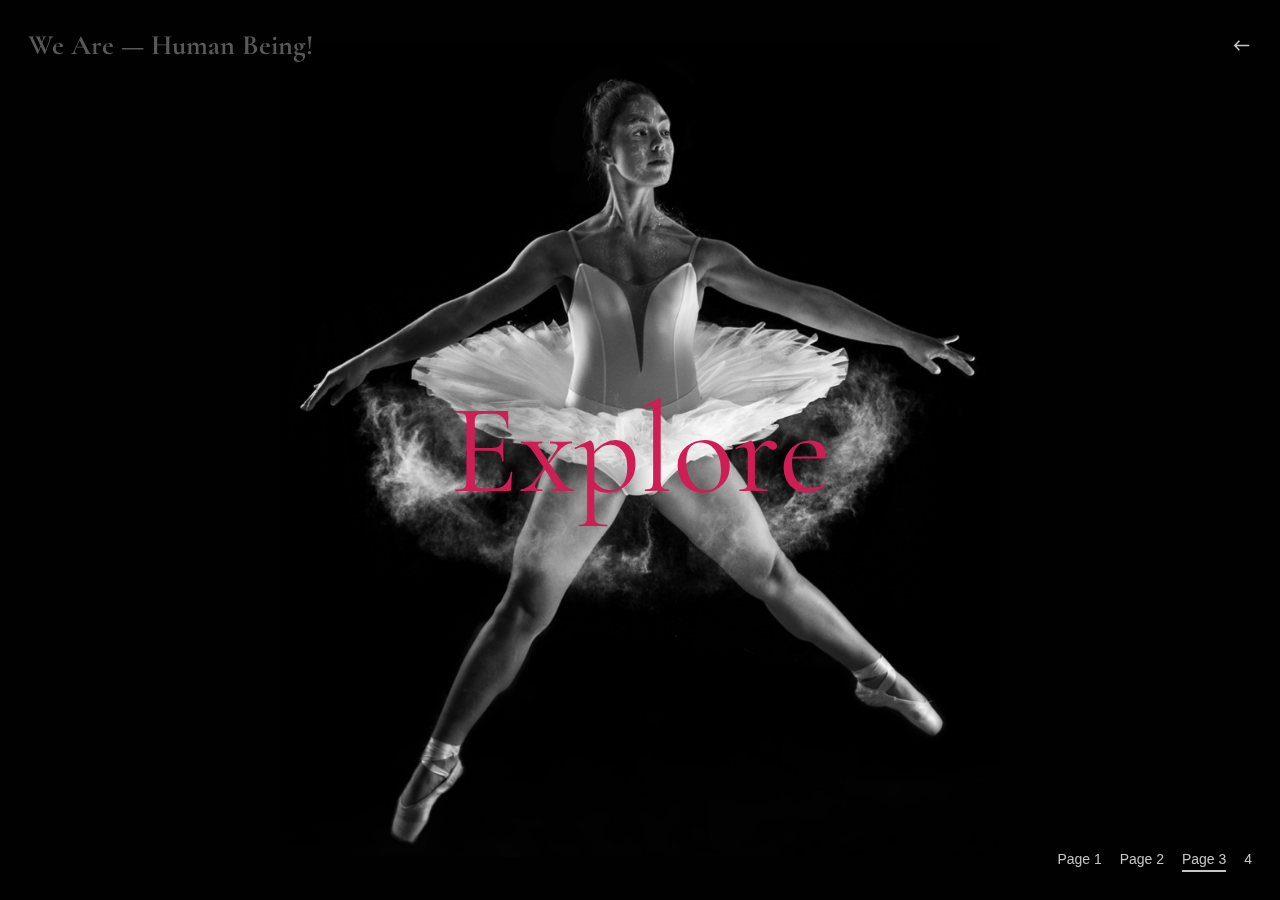
==== entry.html @ 52258018 "Initial commit" ====
<!DOCTYPE html>
<html lang="en" class="no-js">
	<head>
		<meta charset="UTF-8" />
		<meta name="viewport" content="width=device-width, initial-scale=1">
		<title>LGBTQ Rights In Asia</title>
		<meta name="description" content="An animated pieces effect for images with many possibilities" />
		<meta name="keywords" content="animation, piece, fragment, box, css, javascript, demo, effect, web dev" />
		<meta name="author" content="Codrops" />
		<link rel="shortcut icon" href="favicon.ico">
		<link href="https://fonts.googleapis.com/css?family=Cormorant+Garamond" rel="stylesheet">
		<link rel="stylesheet" type="text/css" href="css/normalize.css" />
		<link rel="stylesheet" type="text/css" href="css/demo.css" />
		<link rel="stylesheet" type="text/css" href="css/demo-entry.css" />
		<link rel="stylesheet" type="text/css" href="pater/pater.css" />
		<script>document.documentElement.className = 'js';</script>
	</head>
	<body class="demo-grid loading">
		<svg class="hidden">
			<symbol id="index.html" viewBox="0 0 24 24">
				<title>arrow</title>
				<polygon points="6.3,12.8 20.9,12.8 20.9,11.2 6.3,11.2 10.2,7.2 9,6 3.1,12 9,18 10.2,16.8 "/>
			 </symbol>
			<symbol id="index.html" viewBox="0 0 24 24">
				 <title>drop</title>
				<path d="M12,21c-3.6,0-6.6-3-6.6-6.6C5.4,11,10.8,4,11.4,3.2C11.6,3.1,11.8,3,12,3s0.4,0.1,0.6,0.3c0.6,0.8,6.1,7.8,6.1,11.2C18.6,18.1,15.6,21,12,21zM12,4.8c-1.8,2.4-5.2,7.4-5.2,9.6c0,2.9,2.3,5.2,5.2,5.2s5.2-2.3,5.2-5.2C17.2,12.2,13.8,7.3,12,4.8z"/><path d="M12,18.2c-0.4,0-0.7-0.3-0.7-0.7s0.3-0.7,0.7-0.7c1.3,0,2.4-1.1,2.4-2.4c0-0.4,0.3-0.7,0.7-0.7c0.4,0,0.7,0.3,0.7,0.7C15.8,16.5,14.1,18.2,12,18.2z"
			</symbol>
		</svg>
		<main>
			<div class="message">Please view this demo on a desktop.</div>
			<div class="frame">
				<header class="codrops-header">
					<div class="codrops-links">
						<!-- <a class="codrops-icon codrops-icon--prev" href="index.html" title="Previous Demo"><svg class="icon icon--arrow"><use xlink:href="#icon-arrow"></use></svg></a> -->
						 <a class="codrops-icon codrops-icon--drop" href="index.html" title="Back to the article"><svg class="icon icon--drop"><use xlink:href="#index.html"></use></svg></a>
					</div>
					<h1 class="codrops-header__title">Image Pieces Effect</h1>
				</header>
				<nav class="demos">
					<a class="demo" href="index.html">Page 1</a>
					<a class="demo" href="gallery.html">Page 2 </a>
					<a class="demo demo--current" href="entry.html">Page 3</a>
					<a class="demo" href="grid.html"> 4</a>
				</nav>
				<h3 class="frame__title">We Are &mdash; Human Being! </h3>
				<!-- <a class="pater" href="http://go.hackingui.com/NomNomcodrops2507171" onClick="recordOutboundLink(this, 'Outbound Links', 'NomNomcodrops250717');return false;"> -->
					<!-- <div class="pater__img pieces" style="background-image: url(pater/NomNom.png)" data-image-alt="pater/NomNom2.png"></div> -->
					<!-- <h3 class="pater__title">Data-driven designers use <strong>NomNom</strong> to learn from customers faster</h3> -->
					<!-- <p class="pater__description">The easiest way to search, organize and share all your customer feedback and user research in one place. <strong>NomNom is data-driven design made easy. &rarr;</strong></p> -->
				<!-- </a> -->
			</div>
			<div class="content">
				<nav class="page-nav">
					<a class="page-nav__item" href="https://www.cbsnews.com/news/brunei-gay-sex-punishable-death-stoning-islamic-sharia-laws-in-effect-today-2019-04-03/" target= "_blank">The Story</a>
					<a class="page-nav__item" href="#">Locations</a>
					<a class="page-nav__item" href="#">Press</a>
					<a class="page-nav__item" href="#">Tickets</a>
					<a class="page-nav__item" href="#">Contact</a>
					<a class="page-nav__item page-nav__item--close" href="#">Back</a>
				</nav>
				<div class="pieces" style="background-image: url(img/e.jpg)"></div>
				<h2 class="content__title">Explore</h2>
			</div>
		</main>
		<script src="js/imagesloaded.pkgd.min.js"></script>
		<script src="js/anime.min.js"></script>
		<script src="js/main.js"></script>
		<script>
		{
			imagesLoaded(document.body, { background: true }, () => document.body.classList.remove('loading'));

			const piecesEl = document.querySelector('.content .pieces');
			const piecesObj = new Pieces(piecesEl, {
				 pieces: {rows: 14, columns: 12}
			});
			const menuEl = document.querySelector('.page-nav');
			const optionsCtrl = document.querySelector('.content__title');
			const closeOptionsCtrl = menuEl.querySelector('a.page-nav__item--close');

			const showOptions = () => {
				menuEl.classList.add('page-nav--open');

				piecesObj.animate({
					duration: 3000,
					delay: (t,i) => {
						const elBounds = piecesEl.getBoundingClientRect();
						const x1 = elBounds.left + elBounds.width/2;
						const y1 = elBounds.top + elBounds.height/2;
						const tBounds = t.getBoundingClientRect();
						const x2 = tBounds.left + tBounds.width/2;
						const y2 = tBounds.top + tBounds.height/2;
						const dist = Math.sqrt(Math.pow(x2-x1,2) + Math.pow(y2-y1,2));
						const maxDist = Math.sqrt(Math.pow(elBounds.left-x1,2) + Math.pow(elBounds.top-y1,2));
						const maxDelay = 300;

						t.dataset.centerx = x2;
						t.dataset.centery = y2;

						return -1*maxDelay/maxDist*dist + maxDelay;
					},
					easing: [0.1,1,0,1],
					translateX: (t,i) => {
						return t.dataset.column < piecesObj.getTotalColumns()/2 ? anime.random(-400,0) : anime.random(0,400);
					},
					translateY: (t,i) => {
						return t.dataset.row < piecesObj.getTotalRows()/2 ? anime.random(-400,0) : anime.random(0,400);
					},
					opacity: 0.2
				});

				anime.remove(optionsCtrl);
				anime({
					targets: optionsCtrl,
					duration: 700,
					easing: 'easeOutExpo',
					scale: 1.2,
					opacity: 0
				});

				anime.remove(menuEl);
				anime({
					targets: menuEl,
					duration: 700,
					delay: 150,
					easing: 'easeOutExpo',
					scale: [0,1],
					opacity: 1
				});
			};

			const hideOptions = (ev) => {
				ev.preventDefault();
				menuEl.classList.remove('page-nav--open');

				piecesObj.animate({
					duration: 600,
					delay: (t,i) => {
						const elBounds = piecesEl.getBoundingClientRect();
						const x1 = elBounds.left + elBounds.width/2;
						const y1 = elBounds.top + elBounds.height/2;
						const x2 = t.dataset.centerx;
						const y2 = t.dataset.centery;
						const dist = Math.sqrt(Math.pow(x2-x1,2) + Math.pow(y2-y1,2));
						const maxDist = Math.sqrt(Math.pow(elBounds.left-x1,2) + Math.pow(elBounds.top-y1,2));
						const maxDelay = 800;

						return maxDelay/maxDist*dist;
					},
					easing: [0.1,1,0,1],
					translateX: 0,
					translateY: 0,
					opacity: 1
				});

				anime.remove(optionsCtrl);
				anime({
					targets: optionsCtrl,
					duration: 700,
					delay: 200,
					easing: 'easeOutQuint',
					scale: [1.1,1],
					opacity: 1
				});

				anime.remove(menuEl);
				anime({
					targets: menuEl,
					duration: 700,
					easing: 'easeOutQuint',
					scale: 0.8,
					opacity: 0
				});
			};

			optionsCtrl.addEventListener('click', showOptions);
			closeOptionsCtrl.addEventListener('click', hideOptions);
		}
		</script>
		<script src="pater/pater.js"></script>
	</body>
</html>
---- css/demo.css ----
*,
*::after,
*::before {
	box-sizing: border-box;
}

body {
	--body-text: #f1d51d;
	--body-text-alt: #525252;
	--body-bg: #3d3d3d;
	--link-text: #6d6d6d;
	--link-text-hover: #fff;
	--content-title-text: #000;
	--content-subtitle-text: #f1d51d;
	--highlight-text: #ffc712;
	--content-font: "Helvetica Neue", Helvetica, Arial, sans-serif;
	font-family: -apple-system, BlinkMacSystemFont, "Segoe UI", Helvetica, Arial, sans-serif;
	color: #f1d51d;
	color: var(--body-text);
	background: #3d3d3d;
	background: var(--body-bg);
	font-size: 14px;
	overflow-x: hidden;
}

a {
	text-decoration: none;
	color: #6d6d6d;
	color: var(--link-text);
	outline: none;
}

a:hover,
a:focus {
	outline: none;
	color: #green;
	color: var(--link-text-hover);
}

.hidden {
	position: absolute;
	overflow: hidden;
	width: 0;
	height: 0;
	pointer-events: none;
}

.message {
	background: #333;
	background: var(--body-text);
	color: #ccd8e4;
	color: var(--body-bg);
	text-align: center;
	padding: 1em;
	display: none;
}

/* Icons */
.icon {
	display: block;
	width: 1.5em;
	height: 1.5em;
	margin: 0 auto;
	fill: currentColor;
}

/* Page Loader */
.js .loading::before {
	content: '';
	position: fixed;
	z-index: 10000;
	top: 0;
	left: 0;
	width: 100%;
	height: 100%;
	background: #ccd8e4;
	background: var(--body-bg);
}

.js .loading::after {
	content: '';
	position: fixed;
	z-index: 10000;
	top: 50%;
	left: 50%;
	width: 80px;
	height: 80px;
	margin: -40px 0 0 -40px;
	pointer-events: none;
	background: #333;
	background: var(--body-text);
	transform-origin: 0% 50%;
	animation: loaderAnim 1.5s linear infinite alternate forwards;
}

@keyframes loaderAnim {
	0% {
		transform: scale3d(0,1,1);
		transform-origin: 0% 50%;
	}
	50% {
		transform: scale3d(1,1,1);
		transform-origin: 0% 50%;
	}
	51% {
		transform: scale3d(1,1,1);
		transform-origin: 100% 50%;
	}
	100% {
		transform: scale3d(0,1,1);
		transform-origin: 100% 50%;
	}
}

/* Frame */
.frame {
	top: 0;
	left: 0;
	position: fixed;
	z-index: 100;
	display: grid;
	width: 100%;
	height: 100vh;
	z-index: 100;
	pointer-events: none;
	padding: 2em;
	grid-template-columns: 50% 50%;
	grid-template-rows: auto auto 4em;
	grid-template-areas: 	"... header"
							"... header"
							"... demos";
}

.no-js .frame {
	position: relative;
	display: block;
	height: auto;
}

.frame a {
	pointer-events: auto;
}

.frame__title {
	font-family: var(--content-font);
	margin: 0;
	font-size: 2em;
	justify-self: start;
}

/* Header */
.codrops-header {
	display: flex;
	flex-direction: column;
	flex-wrap: wrap;
	align-items: center;
	grid-area: header;
	align-self: start;
	justify-self: end;
}

.codrops-header__title {
	font-size: 1em;
	opacity: 0;
	margin: 1em 0 0;
	font-weight: normal;
	-webkit-writing-mode: vertical-rl;
	writing-mode: vertical-rl;
}

/* Top Navigation Style */
.codrops-links {
	position: relative;
}

.codrops-icon {
	display: block;
	margin: 0.25em 0;
	padding: 0.25em 0;
}

/* Demo links */
.demos {
	grid-area: demos;
	align-self: end;
	justify-self: end;
	margin: 0 0 0 auto;
}

.demo {
	display: inline-block;
	margin: 0 0 0 1em;
	padding: 0 0 0.25em;
	white-space: nowrap;
	border-bottom: 2px solid transparent;
}

.demo--current {
	border-color: currentColor;
}

.pieces {
	display: flex;
	flex-wrap: wrap;
	background-size: 100% auto;
	background-repeat: no-repeat;
	background-position: 0 0;
}

@media screen and (max-width: 40em) {
	.message {
		display: block;
	}
	.frame {
		display: block;
		height: auto;
		position: relative;
		text-align: center;
		z-index: 10000;
	}
	.codrops-header {
		flex-direction: column;
	}
	.codrops-header__title {
		padding: 1em 0;
		opacity: 1;
		-webkit-writing-mode: horizontal-tb;
    	writing-mode: horizontal-tb;
	}
	.codrops-icon {
		display: inline-block;
		margin: 0.25em;
		padding: 0.25em;
	}
	.demos {
		padding: 1em 0 0;
	}
	.demo {
		margin: 0 0.5em 0.5em;
	}
}
---- css/demo-entry.css ----
.demo-grid {
	--body-text: #585858;
	--body-text-alt: #cf1d56;
	--body-bg: #010101;
	--link-text: #c7c5c5;
	--link-text-hover: #fff;
	--content-font: "Cormorant Garamond", sans-serif;
}

.content {
	--pieces-height: 90vh;
	height: 100vh;
	overflow: hidden;
	position: relative;
	display: flex;
	flex-direction: column;
	align-items: center;
	justify-content: center;
}

.page-nav {
	position: absolute;
	width: 100%;
	height: 100%;
	top: 0;
	display: flex;
	flex-direction: column;
	align-items: center;
	justify-content: center;
	opacity: 0;
	font-family: var(--content-font);
}

.page-nav__item {
	font-size: 10vh;
}

.page-nav__item--close {
	font-size: 1.85em;
	margin: 1em 0 0 0;
	color: var(--body-text-alt);
	position: relative;
}

.page-nav__item--close:hover,
.page-nav__item--close:focus {
	color: var(--body-text-alt);
	text-decoration: line-through;
}

.content__title {
	font-size: 10vw;
	margin: 0;
	font-weight: normal;
	cursor: pointer;
	font-family: var(--content-font);
	color: var(--body-text-alt);
	position: relative;
}

.page-nav--open ~ .content__title {
	pointer-events: none;
}

.content .pieces {
	height: var(--pieces-height);
	width: calc(var(--pieces-height) * calc(888/1000));
	position: absolute;
	left: 50%;
	top: 50%;
	margin-left: calc(-1 * var(--pieces-height) * calc(888/1000) / 2);
	margin-top: calc(-1 * var(--pieces-height) / 2);
	pointer-events: none;
}



@media screen and (max-width: 40em) {
	.content {
		--pieces-height: 50vh;
		height: var(--pieces-height);
		margin-bottom: 8em;
	}
	.content__title {
		font-size: 22vw;
	}
	.page-nav__item {
		font-size: 6vh;
	}
}
---- pater/pater.css ----
.pater {
	position: fixed;
	bottom: 0;
	left: 0;
	width: 100%;
	padding: 1em 0;
	color: inherit;
	background: #000;
	display: grid;
	text-align: left;
	grid-template-columns: auto;
	grid-template-rows: 20px auto;
	z-index: 1000;
	font-family: -apple-system, BlinkMacSystemFont, "Segoe UI", Helvetica, Arial, sans-serif !important;
}

.pater:hover {
	color: inherit;
}

.pater::before {
	color: var(--body-text-alt);
	/* content: ''; */
	display: inline-block;
	vertical-align: middle;
	padding: 0 0 5px 10px;
	font-size: 0.75em;
	grid-area: 1 / 1 / 2 / 3;
}

.pater__img {
	display: none;
	width: 12vw;
	height: 12vw;
	min-width: 160px;
	min-height: 156px;
	grid-area: 2 / 1 / 3 / 2;
}

.pater__title {
	margin: 0;
	padding: 0 10px;
	font-size: 1em;
	font-weight: normal;
	align-self: end;
}

.pater__title,
.pater__description {
	align-self: end;
	grid-area: 2 / 1 / 3 / 3;
}

.pater__description {
	margin: 0;
	padding: 10px 0 0 10px;
	opacity: 0;
	font-size: 0.85em;
	display: none;
}

.pater__description strong {
	display: block;
	padding-top: 5px;
	color: var(--highlight-text);
}

@media screen and (min-width: 60em) {
	.pater {
		width: 320px;
		padding: 2em 0;
		margin: 0 2em;
		color: inherit;
		background: transparent;
		grid-template-columns: auto auto;
	}
	.pater__img {
		display: flex;
	}
	.pater::before {
		display: block;
		padding: 0 0 10px 0;
	}
	.pater:hover .pater__title {
		opacity: 0;
		grid-area: 2 / 2 / 3 / 3;
	}
	.pater:hover .pater__description {
		opacity: 1;
	}
	.pater__description {
		display: block;
	}
	.pater__title,
	.pater__description {
		grid-area: 2 / 2 / 3 / 3;
		transition: opacity 0.5s;
	}
}
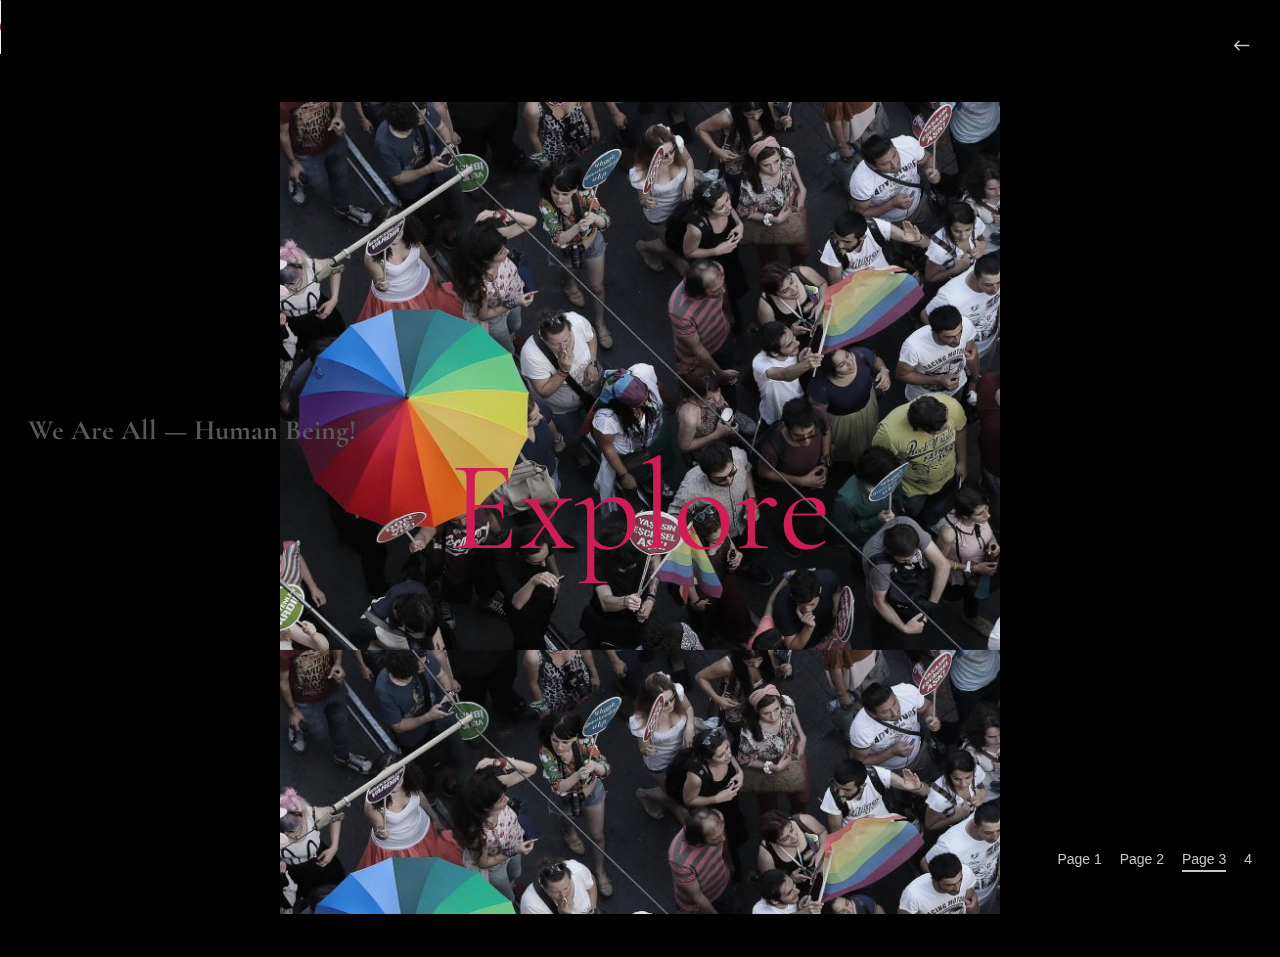
==== commit a371a008: "Images" ====
--- a/entry.html
+++ b/entry.html
@@ -16,6 +16,9 @@
 		<script>document.documentElement.className = 'js';</script>
 	</head>
 	<body class="demo-grid loading">
+		<audio controls autoplay loop>
+		<source src="Music.mp3" type="audio/wav"loop="true" autoplay="true" controls>
+	</audio>
 		<svg class="hidden">
 			<symbol id="index.html" viewBox="0 0 24 24">
 				<title>arrow</title>
@@ -42,7 +45,8 @@
 					<a class="demo demo--current" href="entry.html">Page 3</a>
 					<a class="demo" href="grid.html"> 4</a>
 				</nav>
-				<h3 class="frame__title">We Are &mdash; Human Being! </h3>
+				<br>
+				<h3 class="frame__title">We Are All &mdash; Human Being! </h3>
 				<!-- <a class="pater" href="http://go.hackingui.com/NomNomcodrops2507171" onClick="recordOutboundLink(this, 'Outbound Links', 'NomNomcodrops250717');return false;"> -->
 					<!-- <div class="pater__img pieces" style="background-image: url(pater/NomNom.png)" data-image-alt="pater/NomNom2.png"></div> -->
 					<!-- <h3 class="pater__title">Data-driven designers use <strong>NomNom</strong> to learn from customers faster</h3> -->
@@ -51,14 +55,14 @@
 			</div>
 			<div class="content">
 				<nav class="page-nav">
-					<a class="page-nav__item" href="https://www.cbsnews.com/news/brunei-gay-sex-punishable-death-stoning-islamic-sharia-laws-in-effect-today-2019-04-03/" target= "_blank">The Story</a>
-					<a class="page-nav__item" href="#">Locations</a>
-					<a class="page-nav__item" href="#">Press</a>
-					<a class="page-nav__item" href="#">Tickets</a>
-					<a class="page-nav__item" href="#">Contact</a>
+					<a class="page-nav__item" href="https://www.cbsnews.com/news/brunei-gay-sex-punishable-death-stoning-islamic-sharia-laws-in-effect-today-2019-04-03/" target= "_blank">Brunei</a>
+					<a class="page-nav__item" href="https://www.buzzfeednews.com/article/meghara/security-guards-in-beijing-beat-two-lgbt-activists-to-the" target= "_blank">China</a>
+					<a class="page-nav__item" href="https://www.theguardian.com/world/2018/aug/03/japanese-mp-mio-sugita-calls-lgbt-community-unproductive" target= "_blank">Japan</a>
+					<a class="page-nav__item" href="https://www.youtube.com/watch?v=PuzXdbirgf8" target= "-_blank">Indonesia </a>
+					<a class="page-nav__item" href="https://www.youtube.com/watch?v=3dlT5qJ_qm4" target= "-_blank">Malaysia</a>
 					<a class="page-nav__item page-nav__item--close" href="#">Back</a>
 				</nav>
-				<div class="pieces" style="background-image: url(img/e.jpg)"></div>
+				<div class="pieces" style="background-image: url(img/explore.jpg)"></div>
 				<h2 class="content__title">Explore</h2>
 			</div>
 		</main>
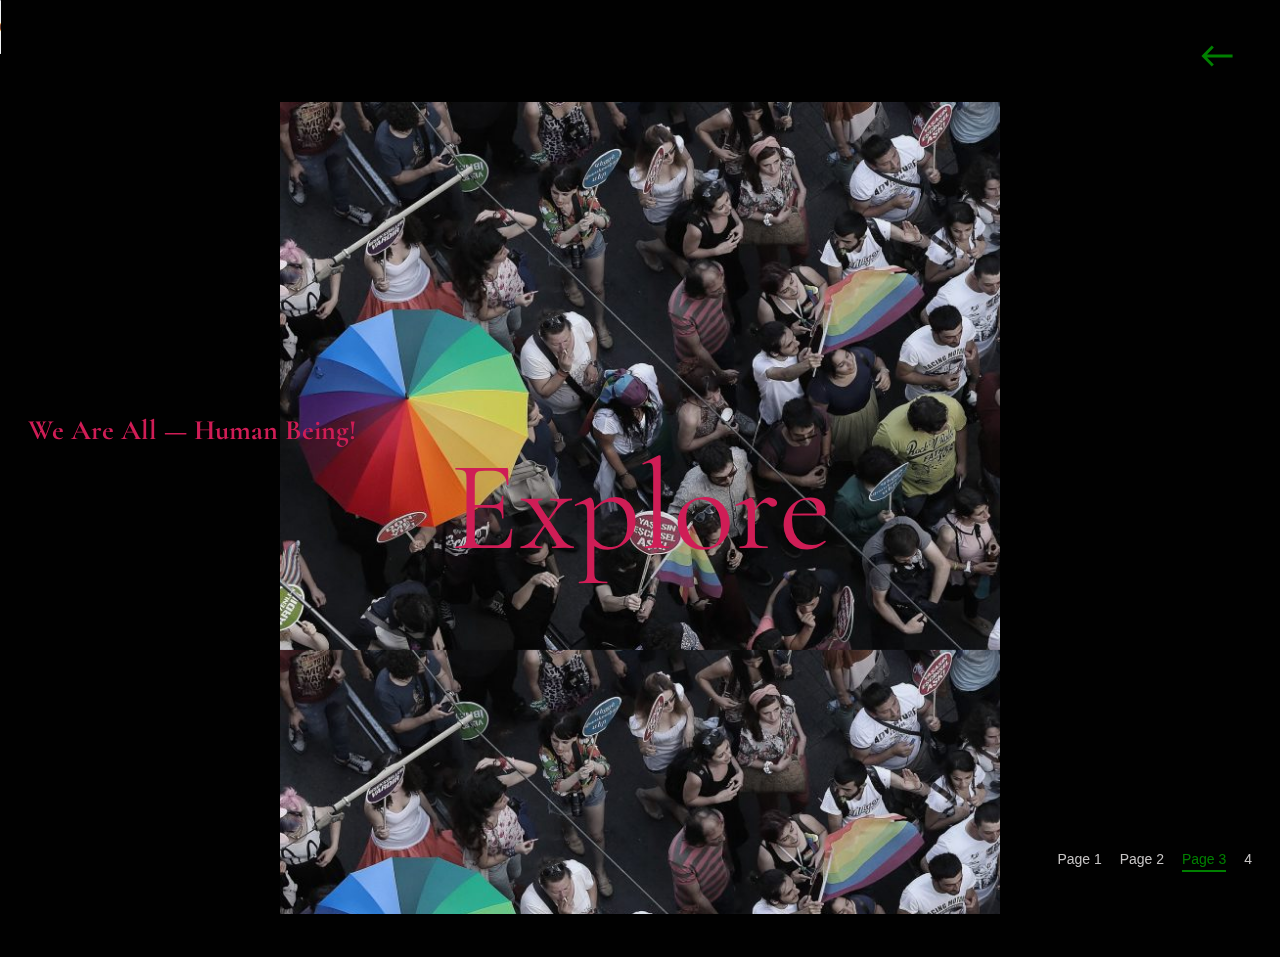
==== commit 9f80a4fe: "Added more content" ====
--- a/entry.html
+++ b/entry.html
@@ -46,7 +46,7 @@
 					<a class="demo" href="grid.html"> 4</a>
 				</nav>
 				<br>
-				<h3 class="frame__title">We Are All &mdash; Human Being! </h3>
+				<h3 class="frame__title human" >We Are All &mdash; Human Being! </h3>
 				<!-- <a class="pater" href="http://go.hackingui.com/NomNomcodrops2507171" onClick="recordOutboundLink(this, 'Outbound Links', 'NomNomcodrops250717');return false;"> -->
 					<!-- <div class="pater__img pieces" style="background-image: url(pater/NomNom.png)" data-image-alt="pater/NomNom2.png"></div> -->
 					<!-- <h3 class="pater__title">Data-driven designers use <strong>NomNom</strong> to learn from customers faster</h3> -->
--- a/css/demo.css
+++ b/css/demo.css
@@ -58,10 +58,10 @@
 /* Icons */
 .icon {
 	display: block;
-	width: 1.5em;
-	height: 1.5em;
+	width: 5em;
+	height: 3em;
 	margin: 0 auto;
-	fill: currentColor;
+	fill: green;
 }
 
 /* Page Loader */
@@ -196,6 +196,7 @@
 }
 
 .demo--current {
+	color:green;
 	border-color: currentColor;
 }
 
--- a/css/demo-entry.css
+++ b/css/demo-entry.css
@@ -88,3 +88,6 @@
 		font-size: 6vh;
 	}
 }
+.human{
+    color: #cf1d56;
+}
